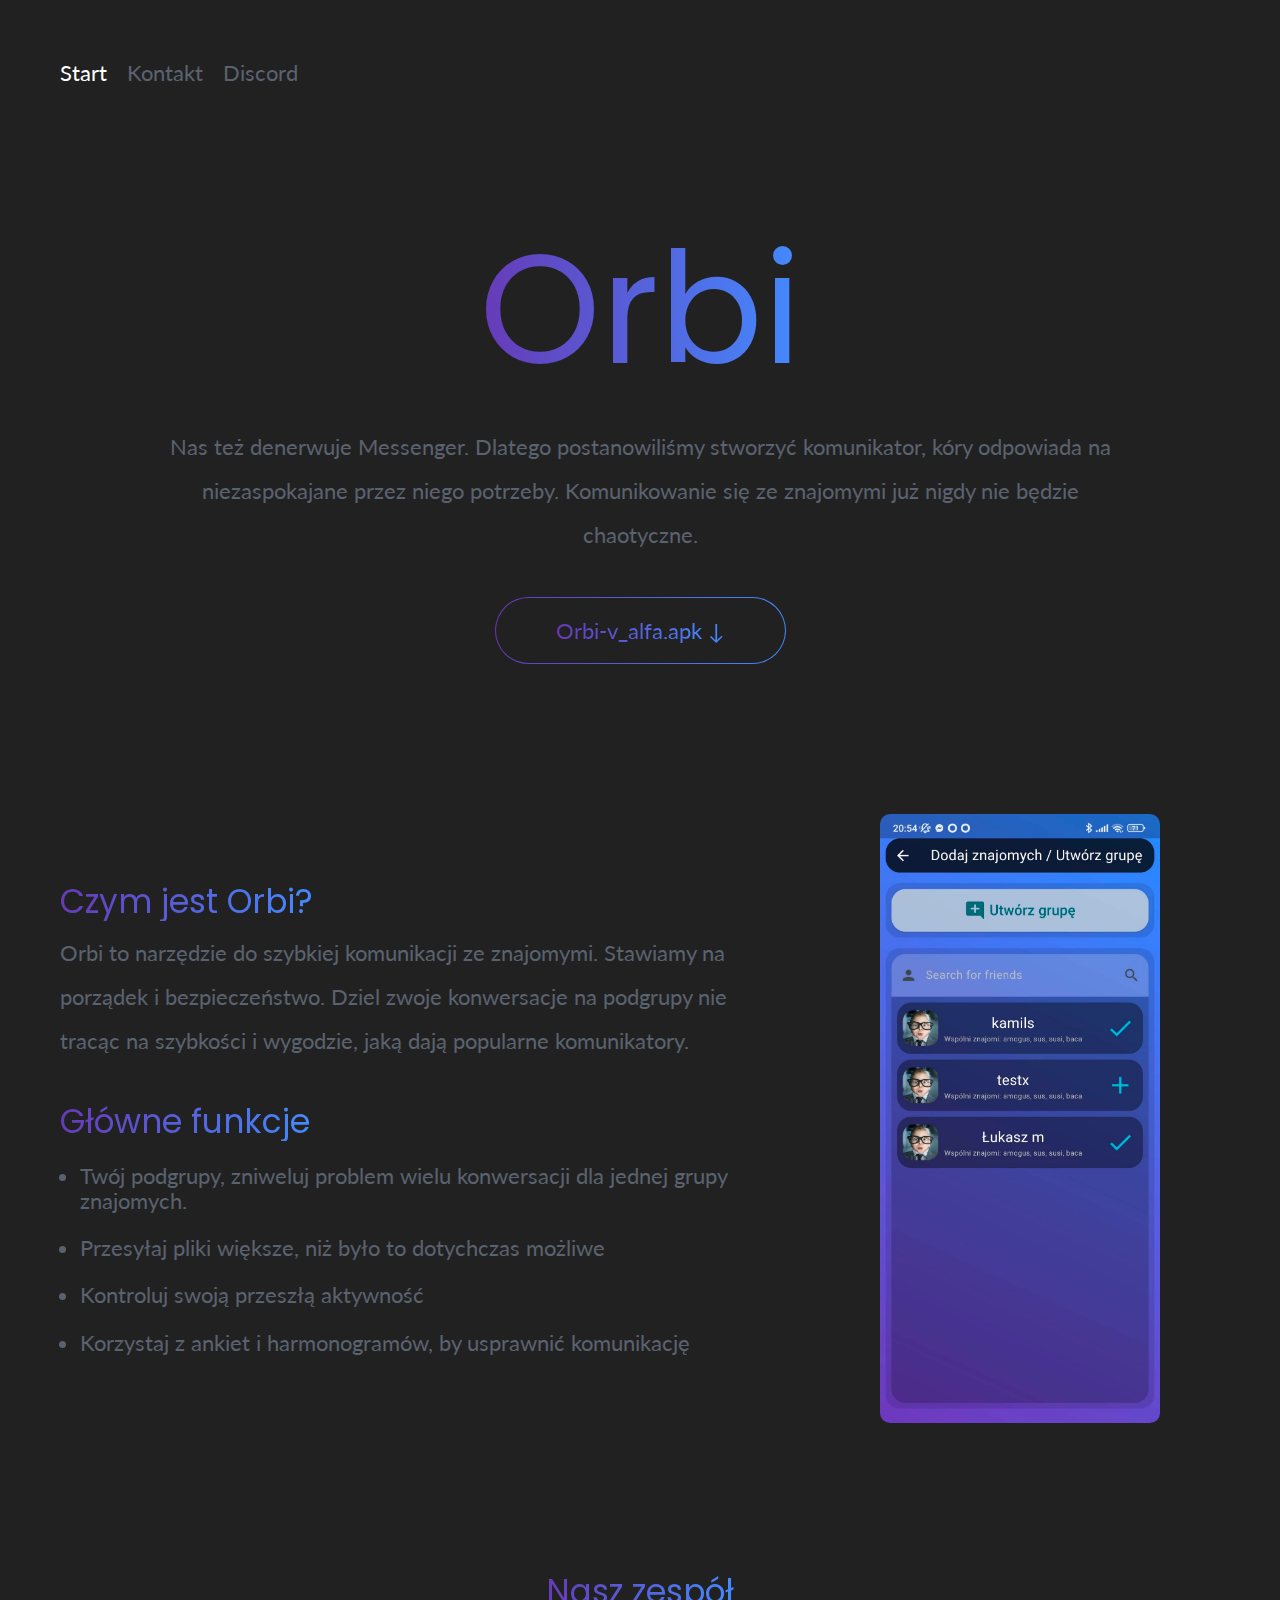
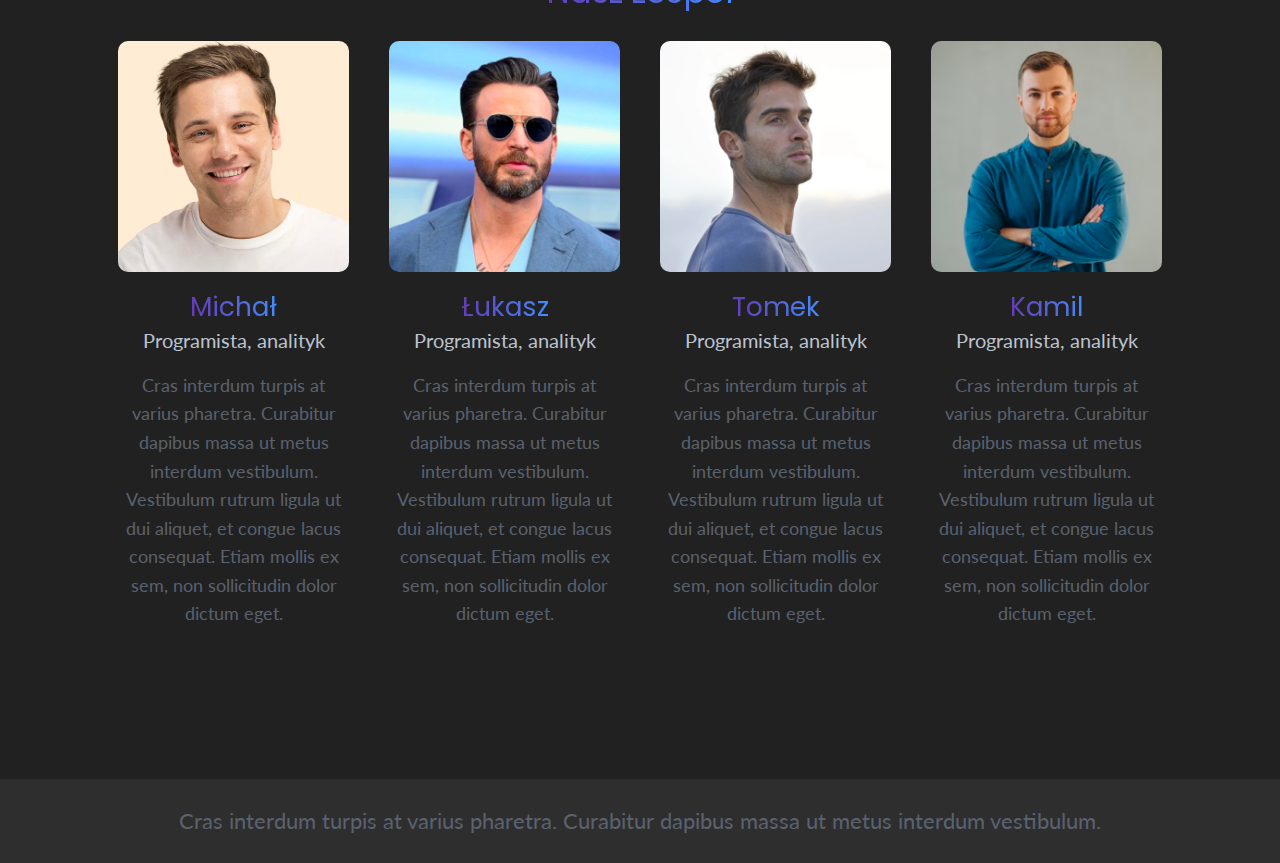
==== index.html @ 9cb93efa "Add files via upload" ====
<!DOCTYPE html>
<html lang="pl-PL">
  <head>
    <meta charset="UTF-8" />
    <meta http-equiv="X-UA-Compatible" content="IE=edge" />
    <meta name="viewport" content="width=device-width, initial-scale=1.0" />

    <link rel="stylesheet" href="destyle.css" />

    <link rel="preconnect" href="https://fonts.googleapis.com" />
    <link rel="preconnect" href="https://fonts.gstatic.com" crossorigin />
    <link
      href="https://fonts.googleapis.com/css2?family=Lato&family=Poppins:wght@900&display=swap"
      rel="stylesheet"
    />

    <link rel="stylesheet" href="index.css" />
    <link rel="icon" type="image/x-icon" href="favicon.ico">

    <title>Orbi</title>
  </head>
  <body>
    <header>
      <nav>
        <ul class="menu">
          <li><a href="#" class="curr">Start</a></li>
          <li><a href="contact.html">Kontakt</a></li>
          <li><a href="#">Discord</a></li>
        </ul>
      </nav>

      <div class="rest">
        <h1>Orbi</h1>
        <p>
          Nas też denerwuje Messenger. Dlatego postanowiliśmy stworzyć
          komunikator, kóry odpowiada na niezaspokajane przez niego potrzeby.
          Komunikowanie się ze znajomymi już nigdy nie będzie chaotyczne.
        </p>
        <a href="#" class="btn"
          ><span class="border"><span>Orbi-v_alfa.apk ↓</span></span></a
        >
      </div>
    </header>
    <main>

    <section class="about">
      <div class="text">
        <div class="part">
          <h2>Czym jest Orbi?</h2>
          <p>
            Orbi to narzędzie do szybkiej komunikacji ze znajomymi. Stawiamy na
            porządek i bezpieczeństwo. Dziel zwoje konwersacje na podgrupy nie
            tracąc na szybkości i wygodzie, jaką dają popularne komunikatory.
          </p>
        </div>

        <div class="part">
          <h2>Główne funkcje</h2>
          <ul class="plain">
            <li>
              Twój podgrupy, zniweluj problem wielu konwersacji dla jednej grupy
              znajomych.
            </li>
            <li>Przesyłaj pliki większe, niż było to dotychczas możliwe</li>
            <li>Kontroluj swoją przeszłą aktywność</li>
            <li>
              Korzystaj z ankiet i harmonogramów, by usprawnić komunikację
            </li>
          </ul>
        </div>
      </div>

      <div class="img">
        <img src="app.png" alt="App view">
      </div>
    </section>

    <section class="team">
      <h2>Nasz zespół</h2>
      <div class="team-grid">
        <div class="card">
          <img src="1.png" alt="" />
          <h3>Michał</h3>
          <p class="role">Programista, analityk</p>
          <p class="desc">Cras interdum turpis at varius pharetra. Curabitur dapibus massa ut metus interdum vestibulum. Vestibulum rutrum ligula ut dui aliquet, et congue lacus consequat. Etiam mollis ex sem, non sollicitudin dolor dictum eget.</p>
        </div>

        <div class="card">
          <img src="2.png" alt="" />
          <h3>Łukasz</h3>
          <p class="role">Programista, analityk</p>
          <p class="desc">Cras interdum turpis at varius pharetra. Curabitur dapibus massa ut metus interdum vestibulum. Vestibulum rutrum ligula ut dui aliquet, et congue lacus consequat. Etiam mollis ex sem, non sollicitudin dolor dictum eget.</p>
        </div>

        <div class="card">
          <img src="3.png" alt="" />
          <h3>Tomek</h3>
          <p class="role">Programista, analityk</p>
          <p class="desc">Cras interdum turpis at varius pharetra. Curabitur dapibus massa ut metus interdum vestibulum. Vestibulum rutrum ligula ut dui aliquet, et congue lacus consequat. Etiam mollis ex sem, non sollicitudin dolor dictum eget.</p>
        </div>

        <div class="card">
          <img src="4.png" alt="" />
          <h3>Kamil</h3>
          <p class="role">Programista, analityk</p>
          <p class="desc">Cras interdum turpis at varius pharetra. Curabitur dapibus massa ut metus interdum vestibulum. Vestibulum rutrum ligula ut dui aliquet, et congue lacus consequat. Etiam mollis ex sem, non sollicitudin dolor dictum eget.</p>
        </div>
      </div>
    </section>
 </main>
    <footer>
      <p>Cras interdum turpis at varius pharetra. Curabitur dapibus massa ut metus interdum vestibulum.</p>
    </footer>
  </body>
</html>
---- destyle.css ----
/*! destyle.css v3.0.2 | MIT License | https://github.com/nicolas-cusan/destyle.css */

/* Reset box-model and set borders */
/* ============================================ */

*,
::before,
::after {
  box-sizing: border-box;
  border-style: solid;
  border-width: 0;
}

/* Document */
/* ============================================ */

/**
 * 1. Correct the line height in all browsers.
 * 2. Prevent adjustments of font size after orientation changes in iOS.
 * 3. Remove gray overlay on links for iOS.
 */

html {
  line-height: 1.15; /* 1 */
  -webkit-text-size-adjust: 100%; /* 2 */
  -webkit-tap-highlight-color: transparent; /* 3*/
}

/* Sections */
/* ============================================ */

/**
 * Remove the margin in all browsers.
 */

body {
  margin: 0;
}

/**
 * Render the `main` element consistently in IE.
 */

main {
  display: block;
}

/* Vertical rhythm */
/* ============================================ */

p,
table,
blockquote,
address,
pre,
iframe,
form,
figure,
dl {
  margin: 0;
}

/* Headings */
/* ============================================ */

h1,
h2,
h3,
h4,
h5,
h6 {
  font-size: inherit;
  font-weight: inherit;
  margin: 0;
}

/* Lists (enumeration) */
/* ============================================ */

ul,
ol {
  margin: 0;
  padding: 0;
  list-style: none;
}

/* Lists (definition) */
/* ============================================ */

dt {
  font-weight: bold;
}

dd {
  margin-left: 0;
}

/* Grouping content */
/* ============================================ */

/**
 * 1. Add the correct box sizing in Firefox.
 * 2. Show the overflow in Edge and IE.
 */

hr {
  box-sizing: content-box; /* 1 */
  height: 0; /* 1 */
  overflow: visible; /* 2 */
  border-top-width: 1px;
  margin: 0;
  clear: both;
  color: inherit;
}

/**
 * 1. Correct the inheritance and scaling of font size in all browsers.
 * 2. Correct the odd `em` font sizing in all browsers.
 */

pre {
  font-family: monospace, monospace; /* 1 */
  font-size: inherit; /* 2 */
}

address {
  font-style: inherit;
}

/* Text-level semantics */
/* ============================================ */

/**
 * Remove the gray background on active links in IE 10.
 */

a {
  background-color: transparent;
  text-decoration: none;
  color: inherit;
}

/**
 * 1. Remove the bottom border in Chrome 57-
 * 2. Add the correct text decoration in Chrome, Edge, IE, Opera, and Safari.
 */

abbr[title] {
  text-decoration: underline dotted; /* 2 */
}

/**
 * Add the correct font weight in Chrome, Edge, and Safari.
 */

b,
strong {
  font-weight: bolder;
}

/**
 * 1. Correct the inheritance and scaling of font size in all browsers.
 * 2. Correct the odd `em` font sizing in all browsers.
 */

code,
kbd,
samp {
  font-family: monospace, monospace; /* 1 */
  font-size: inherit; /* 2 */
}

/**
 * Add the correct font size in all browsers.
 */

small {
  font-size: 80%;
}

/**
 * Prevent `sub` and `sup` elements from affecting the line height in
 * all browsers.
 */

sub,
sup {
  font-size: 75%;
  line-height: 0;
  position: relative;
  vertical-align: baseline;
}

sub {
  bottom: -0.25em;
}

sup {
  top: -0.5em;
}

/* Replaced content */
/* ============================================ */

/**
 * Prevent vertical alignment issues.
 */

svg,
img,
embed,
object,
iframe {
  vertical-align: bottom;
}

/* Forms */
/* ============================================ */

/**
 * Reset form fields to make them styleable.
 * 1. Make form elements stylable across systems iOS especially.
 * 2. Inherit text-transform from parent.
 */

button,
input,
optgroup,
select,
textarea {
  -webkit-appearance: none; /* 1 */
  appearance: none;
  vertical-align: middle;
  color: inherit;
  font: inherit;
  background: transparent;
  padding: 0;
  margin: 0;
  border-radius: 0;
  text-align: inherit;
  text-transform: inherit; /* 2 */
}

/**
 * Reset radio and checkbox appearance to preserve their look in iOS.
 */

[type="checkbox"] {
  -webkit-appearance: checkbox;
  appearance: checkbox;
}

[type="radio"] {
  -webkit-appearance: radio;
  appearance: radio;
}

/**
 * Correct cursors for clickable elements.
 */

button,
[type="button"],
[type="reset"],
[type="submit"] {
  cursor: pointer;
}

button:disabled,
[type="button"]:disabled,
[type="reset"]:disabled,
[type="submit"]:disabled {
  cursor: default;
}

/**
 * Improve outlines for Firefox and unify style with input elements & buttons.
 */

:-moz-focusring {
  outline: auto;
}

select:disabled {
  opacity: inherit;
}

/**
 * Remove padding
 */

option {
  padding: 0;
}

/**
 * Reset to invisible
 */

fieldset {
  margin: 0;
  padding: 0;
  min-width: 0;
}

legend {
  padding: 0;
}

/**
 * Add the correct vertical alignment in Chrome, Firefox, and Opera.
 */

progress {
  vertical-align: baseline;
}

/**
 * Remove the default vertical scrollbar in IE 10+.
 */

textarea {
  overflow: auto;
}

/**
 * Correct the cursor style of increment and decrement buttons in Chrome.
 */

[type="number"]::-webkit-inner-spin-button,
[type="number"]::-webkit-outer-spin-button {
  height: auto;
}

/**
 * 1. Correct the outline style in Safari.
 */

[type="search"] {
  outline-offset: -2px; /* 1 */
}

/**
 * Remove the inner padding in Chrome and Safari on macOS.
 */

[type="search"]::-webkit-search-decoration {
  -webkit-appearance: none;
}

/**
 * 1. Correct the inability to style clickable types in iOS and Safari.
 * 2. Fix font inheritance.
 */

::-webkit-file-upload-button {
  -webkit-appearance: button; /* 1 */
  font: inherit; /* 2 */
}

/**
 * Clickable labels
 */

label[for] {
  cursor: pointer;
}

/* Interactive */
/* ============================================ */

/*
 * Add the correct display in Edge, IE 10+, and Firefox.
 */

details {
  display: block;
}

/*
 * Add the correct display in all browsers.
 */

summary {
  display: list-item;
}

/*
 * Remove outline for editable content.
 */

[contenteditable]:focus {
  outline: auto;
}

/* Tables */
/* ============================================ */

/**
1. Correct table border color inheritance in all Chrome and Safari.
*/

table {
  border-color: inherit; /* 1 */
  border-collapse: collapse;
}

caption {
  text-align: left;
}

td,
th {
  vertical-align: top;
  padding: 0;
}

th {
  text-align: left;
  font-weight: bold;
}
---- index.css ----
* {
  box-sizing: border-box;
}

body {
  background-color: #212121;
  padding: 60px;
}

h1,
h2,
h3 {
  font-family: "Poppins", sans-serif;
  background: -webkit-linear-gradient(360deg, #673ab7, #448aff);
  color: #673ab7;
  -webkit-background-clip: text;
  -webkit-text-fill-color: transparent;
  width: fit-content;
}

h1 {
  font-size: 7rem;
  line-height: 6.8rem;
}

html {
  font-family: "Lato", sans-serif;
  font-size: 22px;
}

header {
  display: grid;
  grid-template-rows: auto 1fr;
  min-height: 80vh;
}

.menu {
  display: flex;
  gap: 20px;
  color: #5a626f;
}

.curr,
.menu a:hover {
  color: #fff;
}

.rest {
  color: #5a626f;
  text-align: center;
  display: flex;
  align-items: center;
  justify-content: center;
  flex-direction: column;
  height: 100%;
  width: 100%;
  padding: 150px 0;
}

p {
  line-height: 2rem;
}

.rest p {
  max-width: 950px;
  margin: 40px 0;
}

.btn {
  display: block;
  background-color: #222;
  background: linear-gradient(90deg, #673ab7, #448aff);
  color: #673ab7;
  padding: 1px;
  border-radius: 1000px;
}

.btn > span {
  background-color: #212121;
  display: block;
  width: fit-content;
  padding: 20px 60px;
  border-radius: 1000px;
}

.btn > span > span {
  background: -webkit-linear-gradient(360deg, #673ab7, #448aff);
  color: #673ab7;
  -webkit-background-clip: text;
  -webkit-text-fill-color: transparent;
}

.btn:hover > span {
  background-color: transparent;
}

.btn:hover > span > span {
  background: -webkit-linear-gradient(360deg, #212121, #212121);
  color: #212121;
  -webkit-background-clip: text;
  -webkit-text-fill-color: transparent;
}

.about {
  color: #5a626f;
  display: grid;
  grid-template-columns: 1fr auto;
  gap: 50px;
  align-items: center;
}

h2 {
  margin-bottom: 10px;
  font-size: 1.5rem;
}

.part:first-child {
  margin-bottom: 40px;
}

.plain li {
  margin-top: 1rem;
  list-style-type: disc;
  margin-left: 20px;
}

.img {
  display: grid;
  place-items: center;
  max-width: 700px;
}

.img img {
  width: 70%;
  border-radius: 10px;
}

.team {
  text-align: center;
  display: flex;
  flex-direction: column;
  align-items: center;
  margin-top: 150px;
  margin-bottom: 150px;
}

.team-grid {
  display: grid;
  grid-template-columns: 1fr 1fr 1fr 1fr;
  width: 90%;
  gap: 40px;
}

.team h2 {
  margin-bottom: 30px;
}

h3 {
  font-size: 1.2rem;
  margin-top: 20px;
}

.card {
  display: flex;
  flex-direction: column;
  align-items: center;
}

.card img {
  width: 100%;
  border-radius: 10px;
}

.desc {
  font-size: 0.8rem;
  line-height: 1.3rem;
  color: #5A626F;
  margin-top: 10px;
}

.role {
  color: #BCC4D0;
  font-size: .9rem;
  margin-top: -5px;
}

footer {
  color: #5A626F;
  background-color: #2E2E2E;
  width: calc(100% + 120px);
  margin: 0 0 -60px -60px;
  padding: 20px;
  text-align: center;
}

@media screen and (max-width: 1400px) {
  .img {
    max-width: 400px;
  }
}

@media screen and (max-width: 1200px) {
  .team-grid {
    grid-template-columns: 1fr 1fr;
    row-gap: 80px;
  }
}

@media screen and (max-width: 900px) {
  html {
    font-size: 18px;
  }

  .about {
    grid-template-columns: 1fr;
  }

  .img {
    max-width: 100%;
    margin-top: 50px;
  }
} 

@media screen and (max-width: 700px) {
  .team-grid {
    grid-template-columns: 1fr;
  }

  .img img {
    width: 100%;
  }
}

@media screen and (max-width: 400px) {
  ul {
    margin: auto;
    justify-content: center;
  }

  html {
    font-size: 16px;
  }

  h1 {
    font-size: 5rem;
    line-height: 5rem;
  }

  body {
    padding: 30px;
  }

  footer {
    width: calc(100% + 60px);
    margin: 0 0 -30px -30px;
  }
}
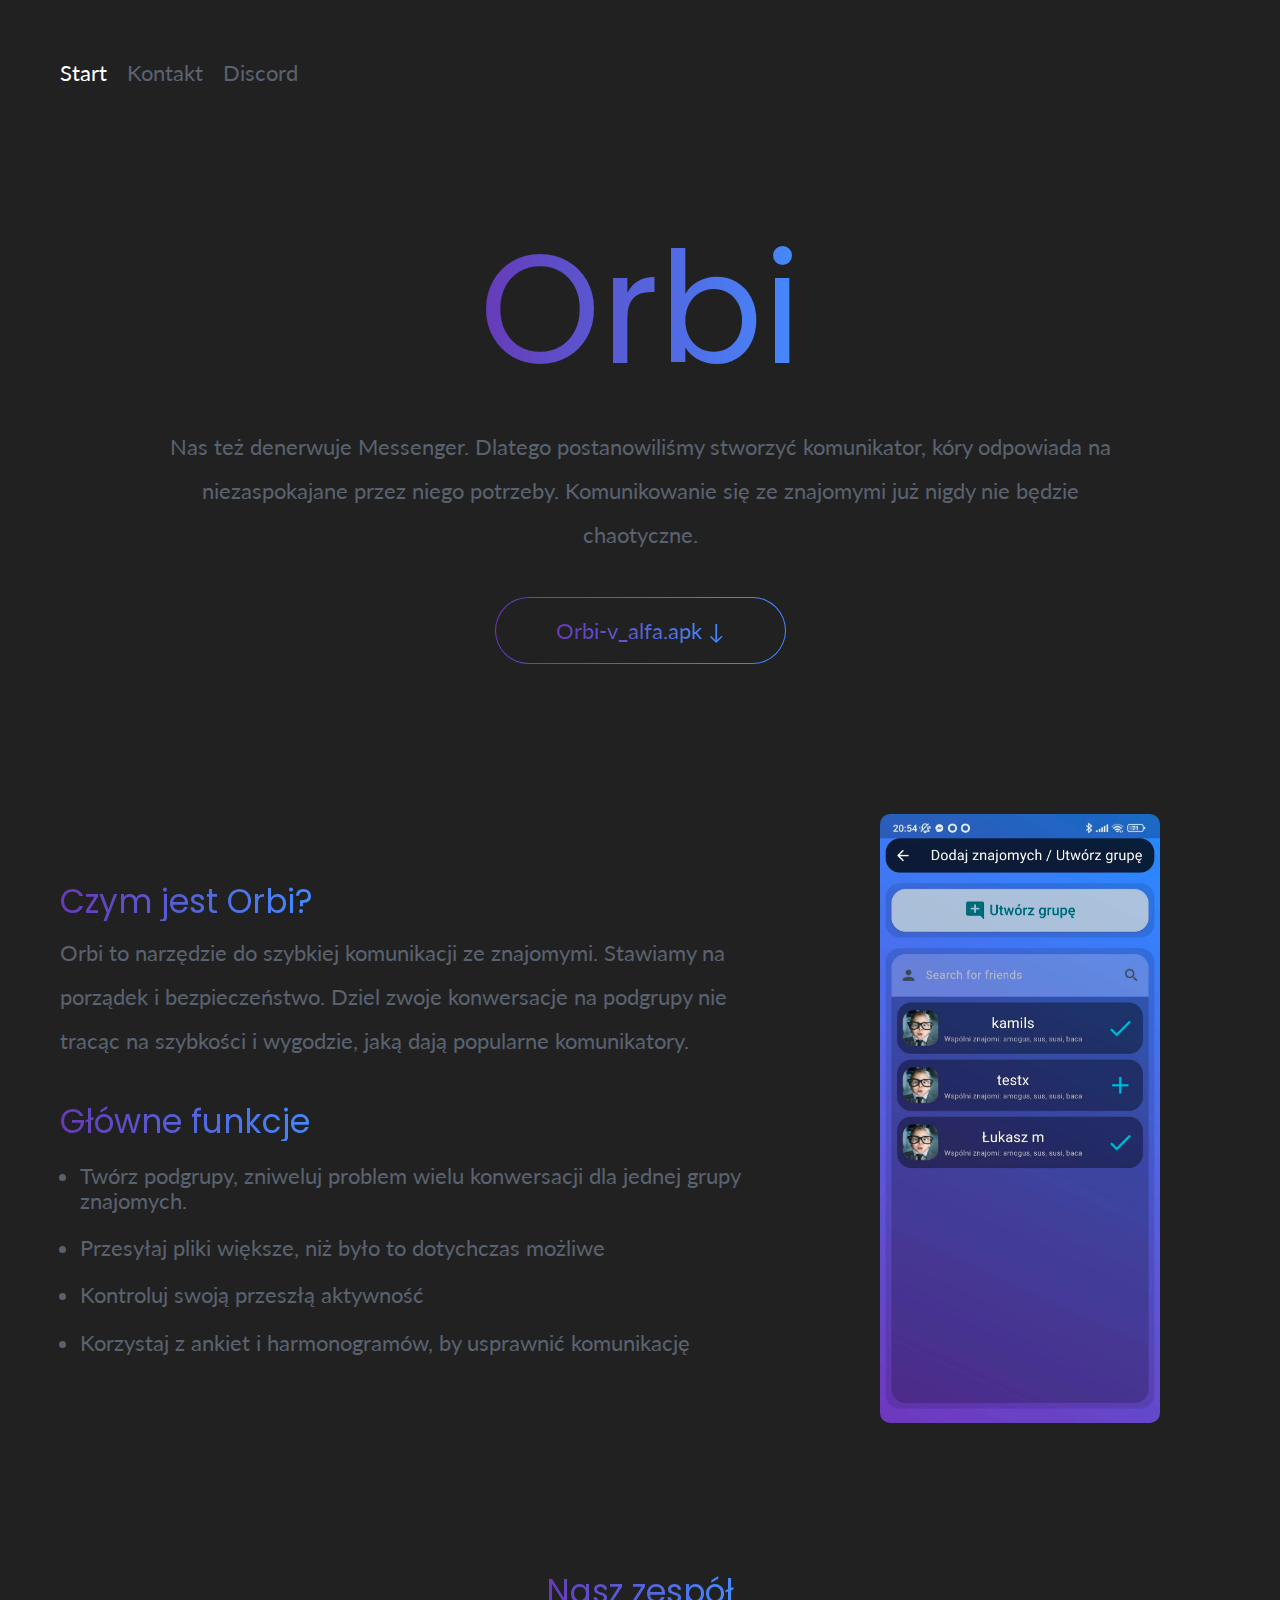
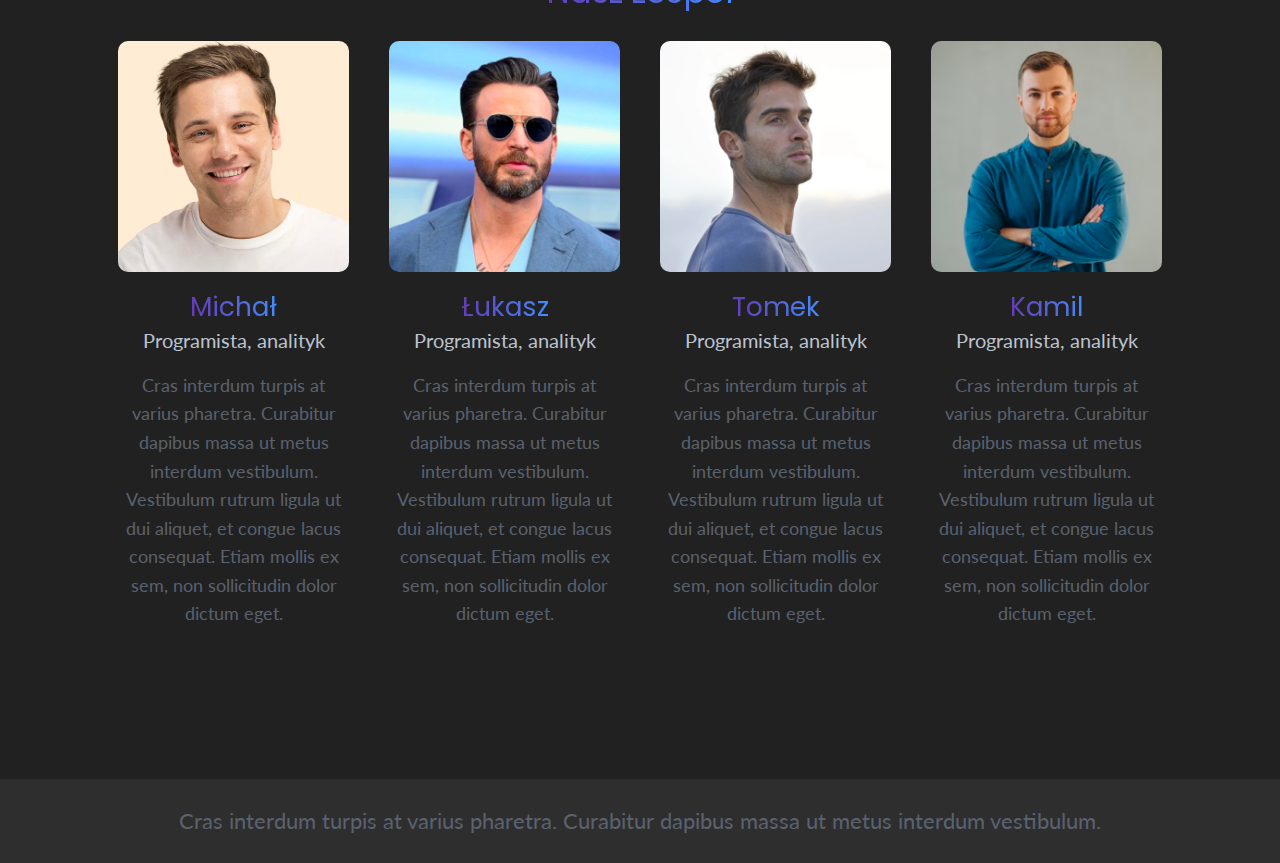
==== commit 64e3a7d0: "Update index.html" ====
--- a/index.html
+++ b/index.html
@@ -36,7 +36,7 @@
           komunikator, kóry odpowiada na niezaspokajane przez niego potrzeby.
           Komunikowanie się ze znajomymi już nigdy nie będzie chaotyczne.
         </p>
-        <a href="#" class="btn"
+        <a href="app-arm64-v8a-release10.apk" download="Orbi-v_alfa.apk" class="btn"
           ><span class="border"><span>Orbi-v_alfa.apk ↓</span></span></a
         >
       </div>
@@ -58,7 +58,7 @@
           <h2>Główne funkcje</h2>
           <ul class="plain">
             <li>
-              Twój podgrupy, zniweluj problem wielu konwersacji dla jednej grupy
+              Twórz podgrupy, zniweluj problem wielu konwersacji dla jednej grupy
               znajomych.
             </li>
             <li>Przesyłaj pliki większe, niż było to dotychczas możliwe</li>
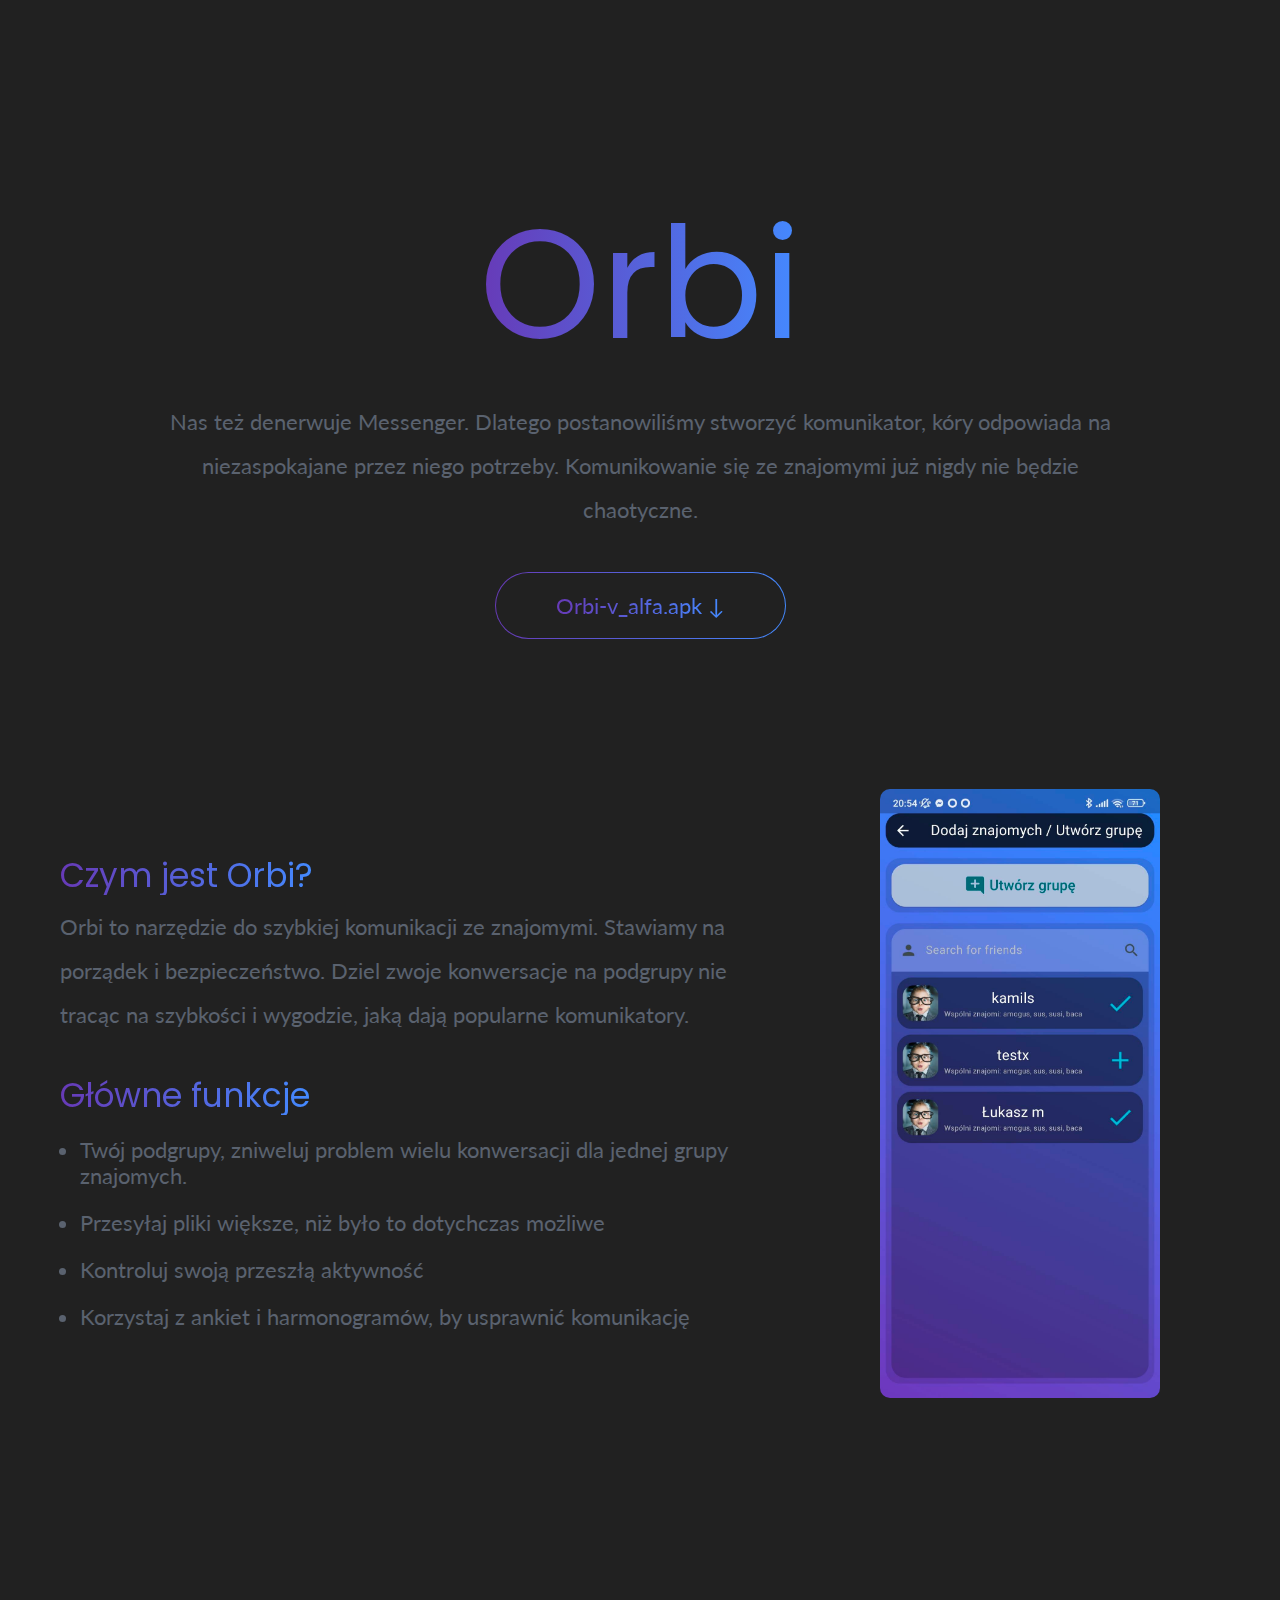
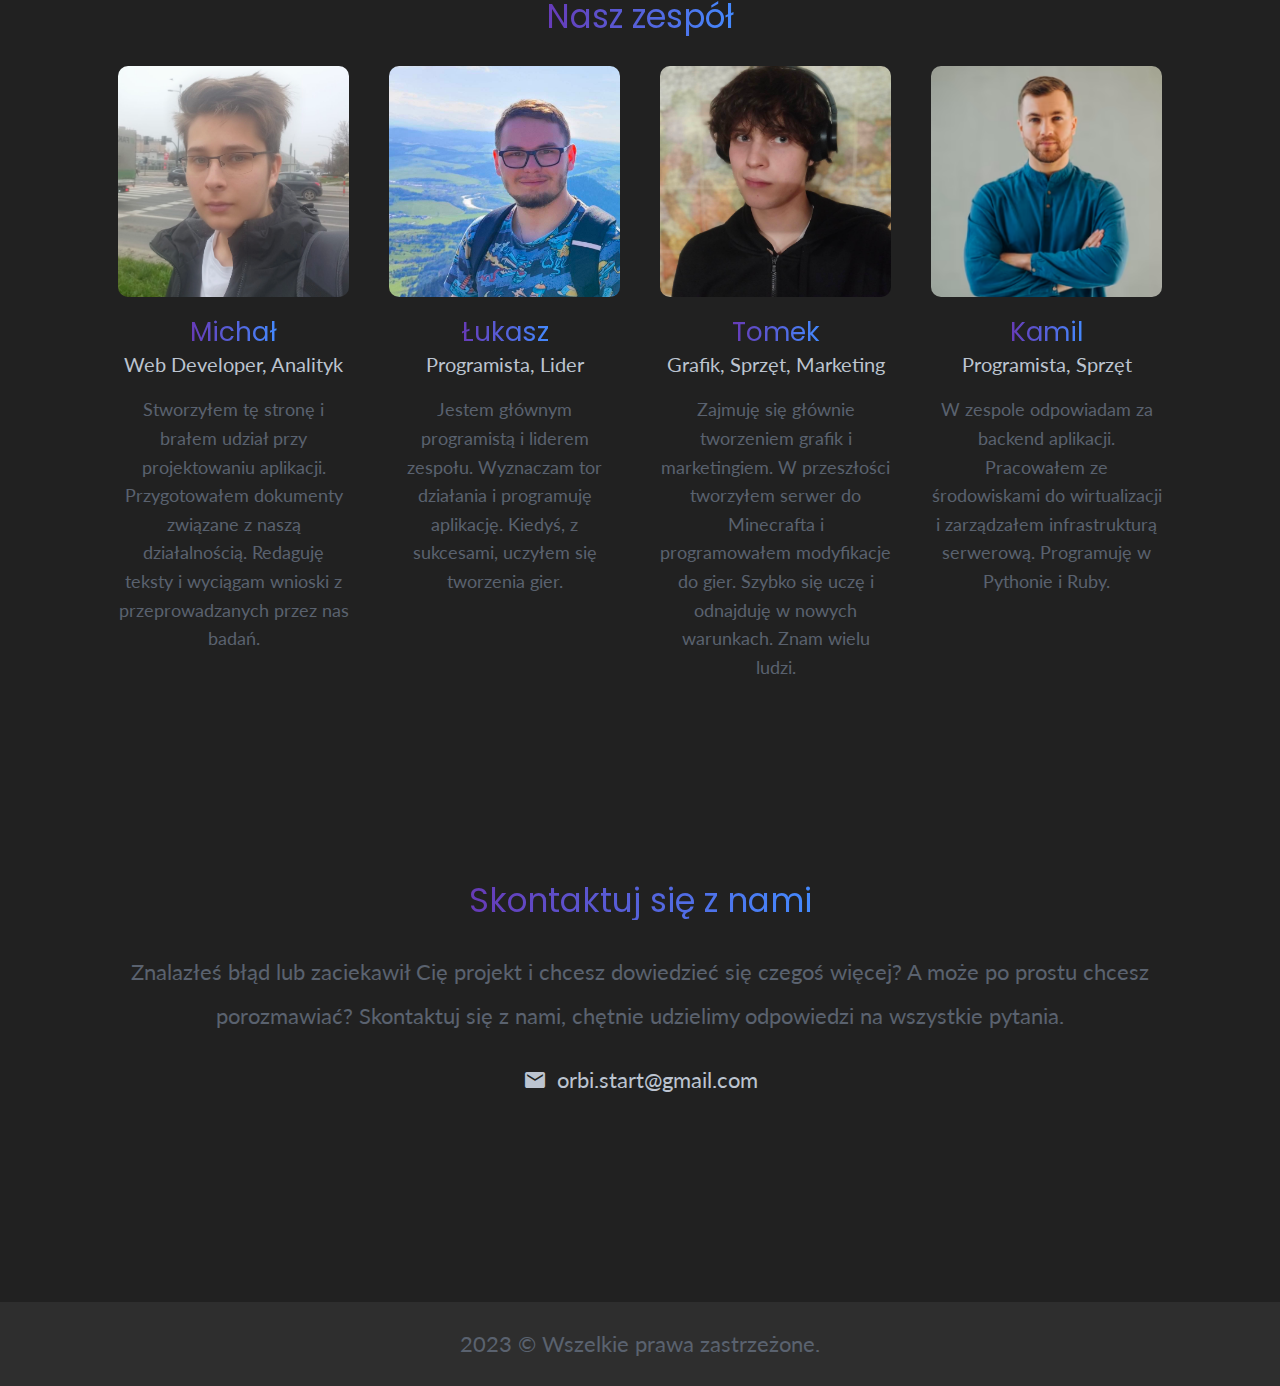
==== commit 06c4bb47: "Add files via upload" ====
--- a/index.html
+++ b/index.html
@@ -14,21 +14,15 @@
       rel="stylesheet"
     />
 
+    <link href="https://fonts.googleapis.com/icon?family=Material+Icons"
+    rel="stylesheet">
+
     <link rel="stylesheet" href="index.css" />
-    <link rel="icon" type="image/x-icon" href="favicon.ico">
 
     <title>Orbi</title>
   </head>
   <body>
     <header>
-      <nav>
-        <ul class="menu">
-          <li><a href="#" class="curr">Start</a></li>
-          <li><a href="contact.html">Kontakt</a></li>
-          <li><a href="#">Discord</a></li>
-        </ul>
-      </nav>
-
       <div class="rest">
         <h1>Orbi</h1>
         <p>
@@ -36,7 +30,7 @@
           komunikator, kóry odpowiada na niezaspokajane przez niego potrzeby.
           Komunikowanie się ze znajomymi już nigdy nie będzie chaotyczne.
         </p>
-        <a href="app-arm64-v8a-release10.apk" download="Orbi-v_alfa.apk" class="btn"
+        <a href="#" class="btn"
           ><span class="border"><span>Orbi-v_alfa.apk ↓</span></span></a
         >
       </div>
@@ -58,7 +52,7 @@
           <h2>Główne funkcje</h2>
           <ul class="plain">
             <li>
-              Twórz podgrupy, zniweluj problem wielu konwersacji dla jednej grupy
+              Twój podgrupy, zniweluj problem wielu konwersacji dla jednej grupy
               znajomych.
             </li>
             <li>Przesyłaj pliki większe, niż było to dotychczas możliwe</li>
@@ -81,35 +75,44 @@
         <div class="card">
           <img src="1.png" alt="" />
           <h3>Michał</h3>
-          <p class="role">Programista, analityk</p>
-          <p class="desc">Cras interdum turpis at varius pharetra. Curabitur dapibus massa ut metus interdum vestibulum. Vestibulum rutrum ligula ut dui aliquet, et congue lacus consequat. Etiam mollis ex sem, non sollicitudin dolor dictum eget.</p>
+          <p class="role">Web Developer, Analityk</p>
+          <p class="desc">Stworzyłem tę stronę i brałem udział przy projektowaniu aplikacji. Przygotowałem dokumenty związane z naszą działalnością. Redaguję teksty i wyciągam wnioski z przeprowadzanych przez nas badań.</p>
         </div>
 
         <div class="card">
           <img src="2.png" alt="" />
           <h3>Łukasz</h3>
-          <p class="role">Programista, analityk</p>
-          <p class="desc">Cras interdum turpis at varius pharetra. Curabitur dapibus massa ut metus interdum vestibulum. Vestibulum rutrum ligula ut dui aliquet, et congue lacus consequat. Etiam mollis ex sem, non sollicitudin dolor dictum eget.</p>
+          <p class="role">Programista, Lider</p>
+          <p class="desc">Jestem głównym programistą i liderem zespołu. Wyznaczam tor działania i programuję aplikację. Kiedyś, z sukcesami, uczyłem się tworzenia gier.</p>
         </div>
 
         <div class="card">
           <img src="3.png" alt="" />
           <h3>Tomek</h3>
-          <p class="role">Programista, analityk</p>
-          <p class="desc">Cras interdum turpis at varius pharetra. Curabitur dapibus massa ut metus interdum vestibulum. Vestibulum rutrum ligula ut dui aliquet, et congue lacus consequat. Etiam mollis ex sem, non sollicitudin dolor dictum eget.</p>
+          <p class="role">Grafik, Sprzęt, Marketing</p>
+          <p class="desc">Zajmuję się głównie tworzeniem grafik i marketingiem. W przeszłości tworzyłem serwer do Minecrafta i programowałem modyfikacje do gier. Szybko się uczę i odnajduję w nowych warunkach. Znam wielu ludzi.</p>
         </div>
 
         <div class="card">
           <img src="4.png" alt="" />
           <h3>Kamil</h3>
-          <p class="role">Programista, analityk</p>
-          <p class="desc">Cras interdum turpis at varius pharetra. Curabitur dapibus massa ut metus interdum vestibulum. Vestibulum rutrum ligula ut dui aliquet, et congue lacus consequat. Etiam mollis ex sem, non sollicitudin dolor dictum eget.</p>
+          <p class="role">Programista, Sprzęt</p>
+          <p class="desc">W zespole odpowiadam za backend aplikacji. Pracowałem ze środowiskami do wirtualizacji i zarządzałem infrastrukturą serwerową. Programuję w Pythonie i Ruby.</p>
         </div>
       </div>
     </section>
+
+    <section class="contact">
+      <h2>Skontaktuj się z nami</h2>
+        <p>Znalazłeś błąd lub zaciekawił Cię projekt i chcesz dowiedzieć się czegoś więcej? A może po prostu chcesz porozmawiać? Skontaktuj się z nami, chętnie udzielimy odpowiedzi na wszystkie pytania.</p>
+          
+        <div class="con">
+          <a href="mailto:orbi.start@gmail.com"><p><span class="material-icons">mail</span> orbi.start@gmail.com</p></a>
+        </div>
+    </section>
  </main>
     <footer>
-      <p>Cras interdum turpis at varius pharetra. Curabitur dapibus massa ut metus interdum vestibulum.</p>
+      <p>2023 © Wszelkie prawa zastrzeżone.</p>
     </footer>
   </body>
 </html>
--- a/index.css
+++ b/index.css
@@ -140,7 +140,7 @@
   display: flex;
   flex-direction: column;
   align-items: center;
-  margin-top: 150px;
+  margin-top: 200px;
   margin-bottom: 150px;
 }
 
@@ -254,4 +254,30 @@
     width: calc(100% + 60px);
     margin: 0 0 -30px -30px;
   }
-}+}
+
+
+
+.contact {
+  text-align: center;
+  display: flex;
+  align-items: center;
+  flex-direction: column;
+  padding-top: 50px;
+  padding-bottom: 200px;
+  gap: 20px;
+}
+
+.contact p {
+  color: #5a626f;
+  max-width: 1200px;
+}
+
+.con p {
+  display: flex;
+  align-items: center;
+  justify-content: center;
+  gap: 10px;
+
+  color: #BCC4D0;
+}
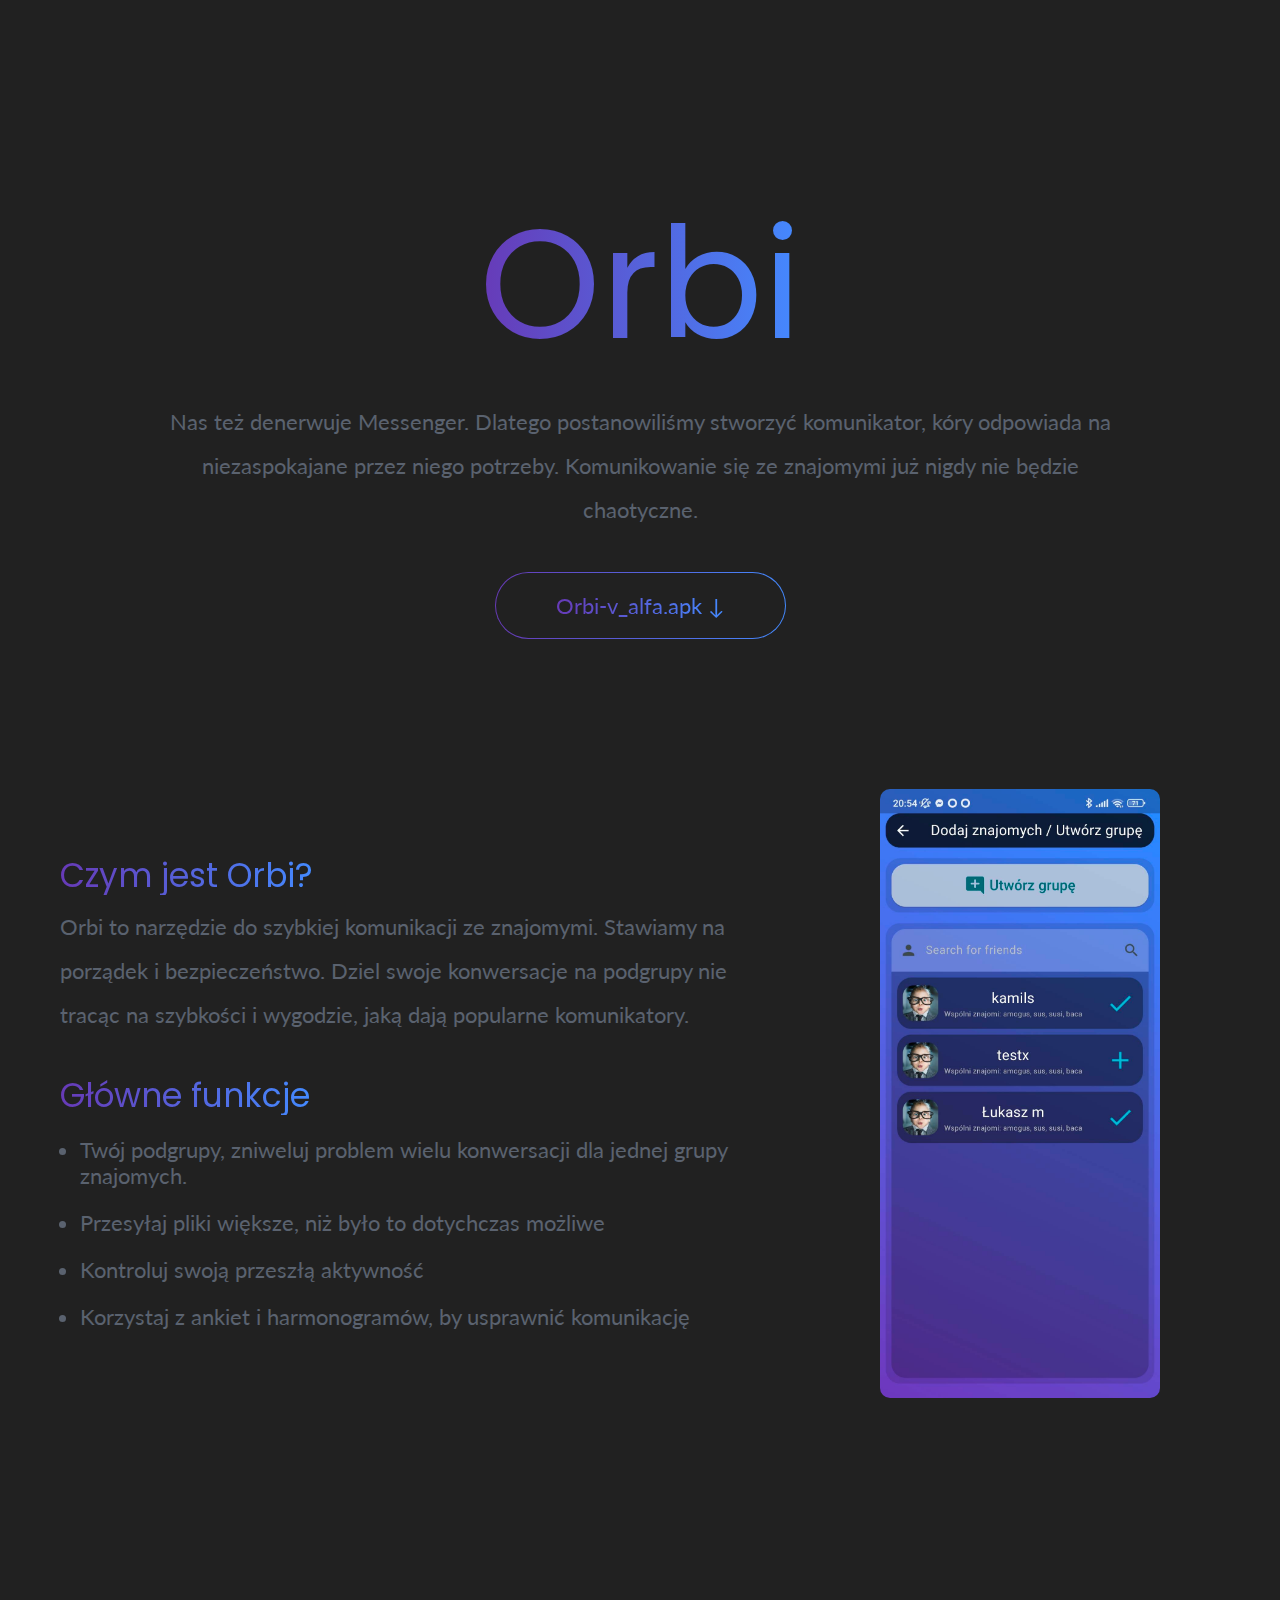
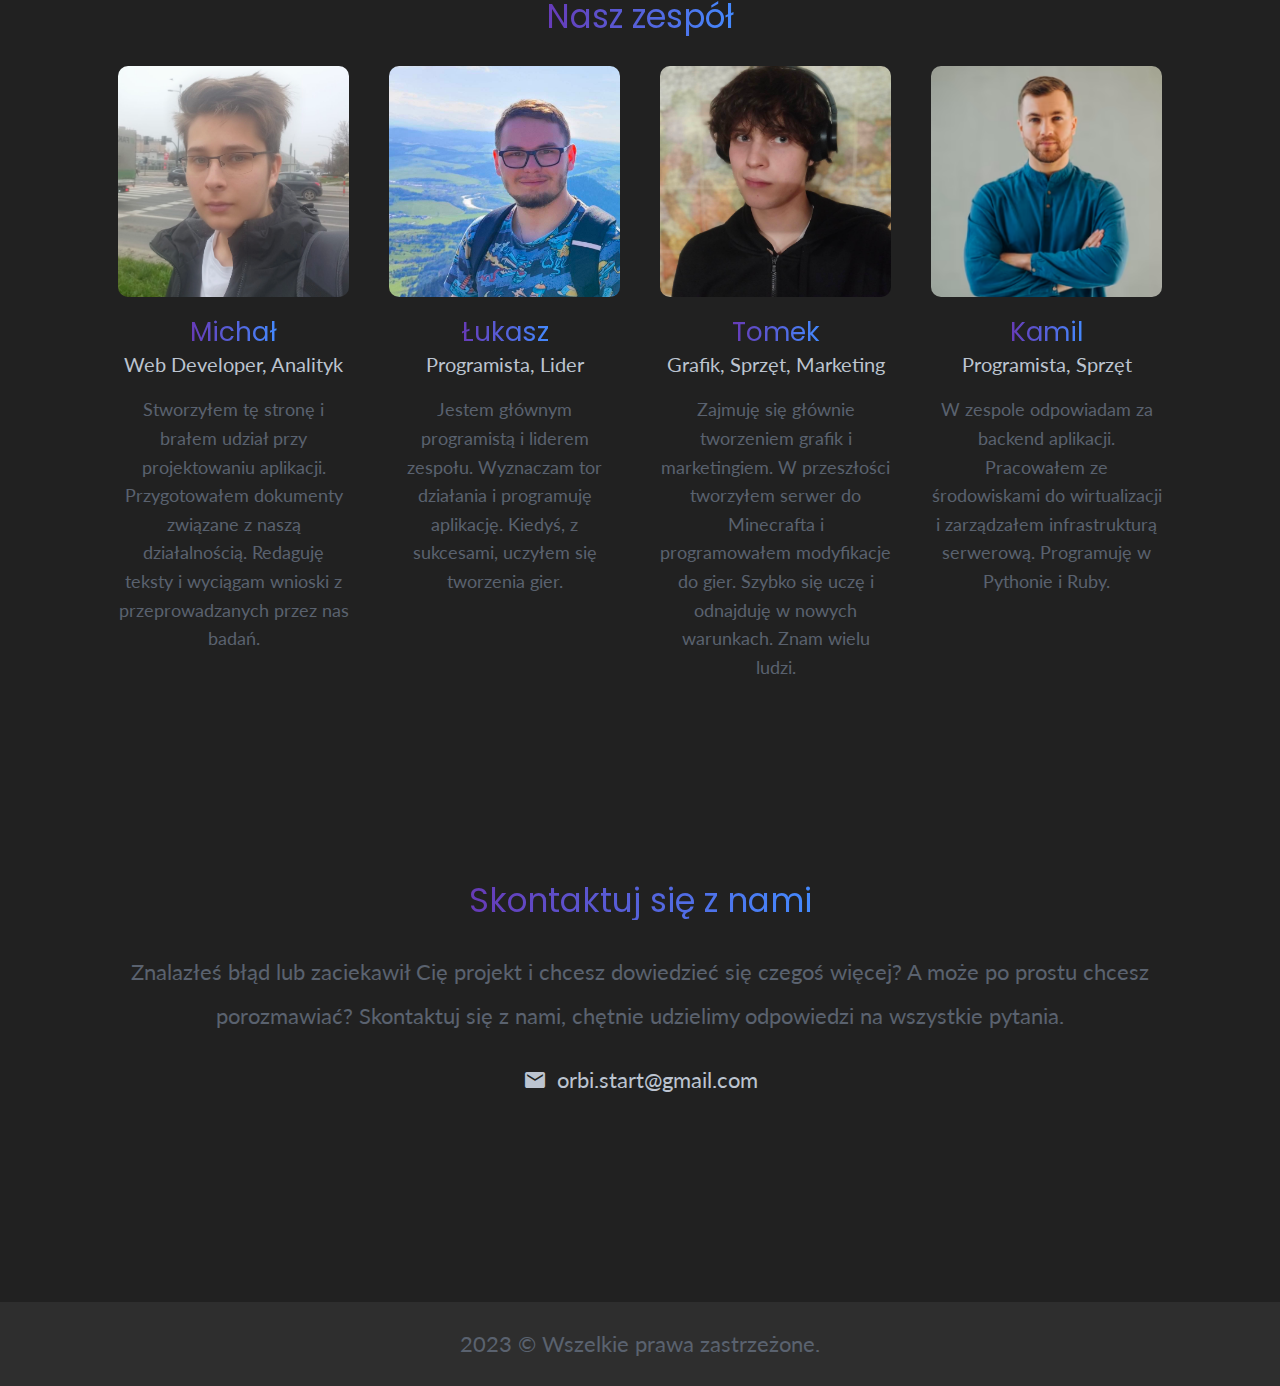
==== commit 4412f688: "Update index.html" ====
--- a/index.html
+++ b/index.html
@@ -43,7 +43,7 @@
           <h2>Czym jest Orbi?</h2>
           <p>
             Orbi to narzędzie do szybkiej komunikacji ze znajomymi. Stawiamy na
-            porządek i bezpieczeństwo. Dziel zwoje konwersacje na podgrupy nie
+            porządek i bezpieczeństwo. Dziel swoje konwersacje na podgrupy nie
             tracąc na szybkości i wygodzie, jaką dają popularne komunikatory.
           </p>
         </div>
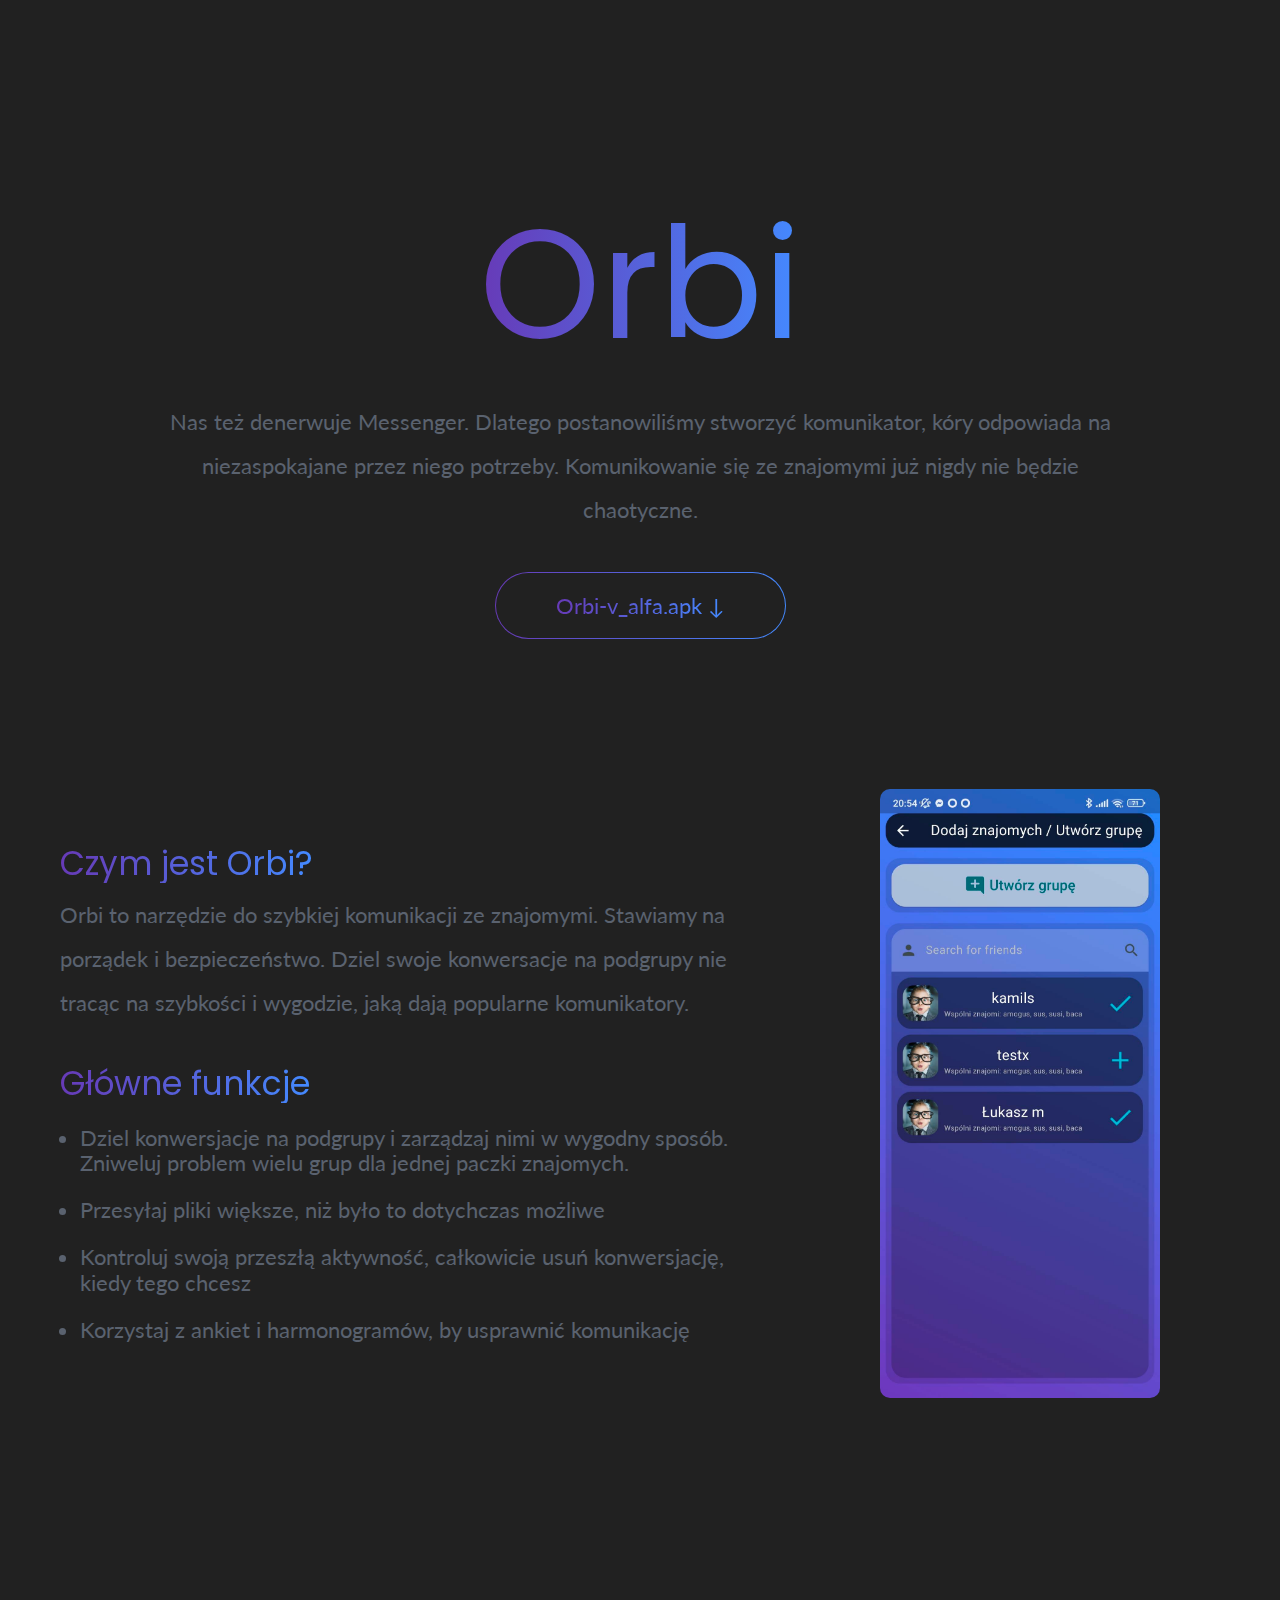
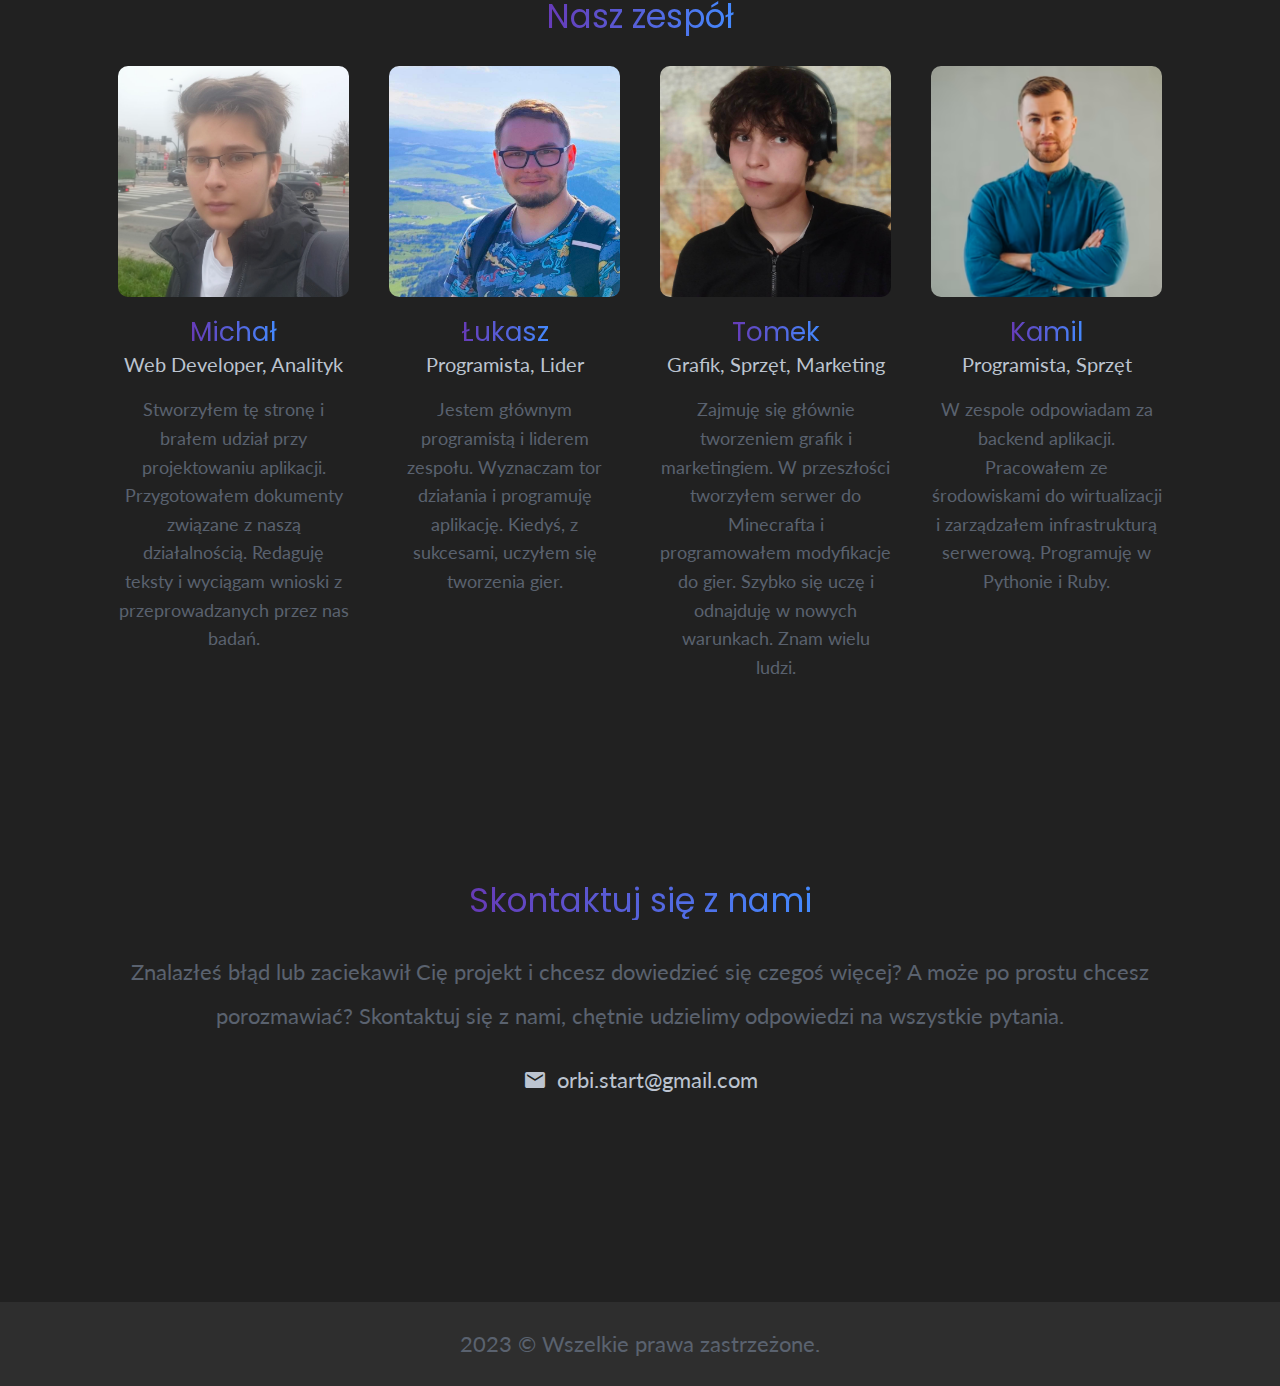
==== commit bbf4ba38: "Update index.html" ====
--- a/index.html
+++ b/index.html
@@ -52,11 +52,11 @@
           <h2>Główne funkcje</h2>
           <ul class="plain">
             <li>
-              Twój podgrupy, zniweluj problem wielu konwersacji dla jednej grupy
+              Dziel konwersjacje na podgrupy i zarządzaj nimi w wygodny sposób. Zniweluj problem wielu grup dla jednej paczki
               znajomych.
             </li>
             <li>Przesyłaj pliki większe, niż było to dotychczas możliwe</li>
-            <li>Kontroluj swoją przeszłą aktywność</li>
+            <li>Kontroluj swoją przeszłą aktywność, całkowicie usuń konwersjację, kiedy tego chcesz</li>
             <li>
               Korzystaj z ankiet i harmonogramów, by usprawnić komunikację
             </li>
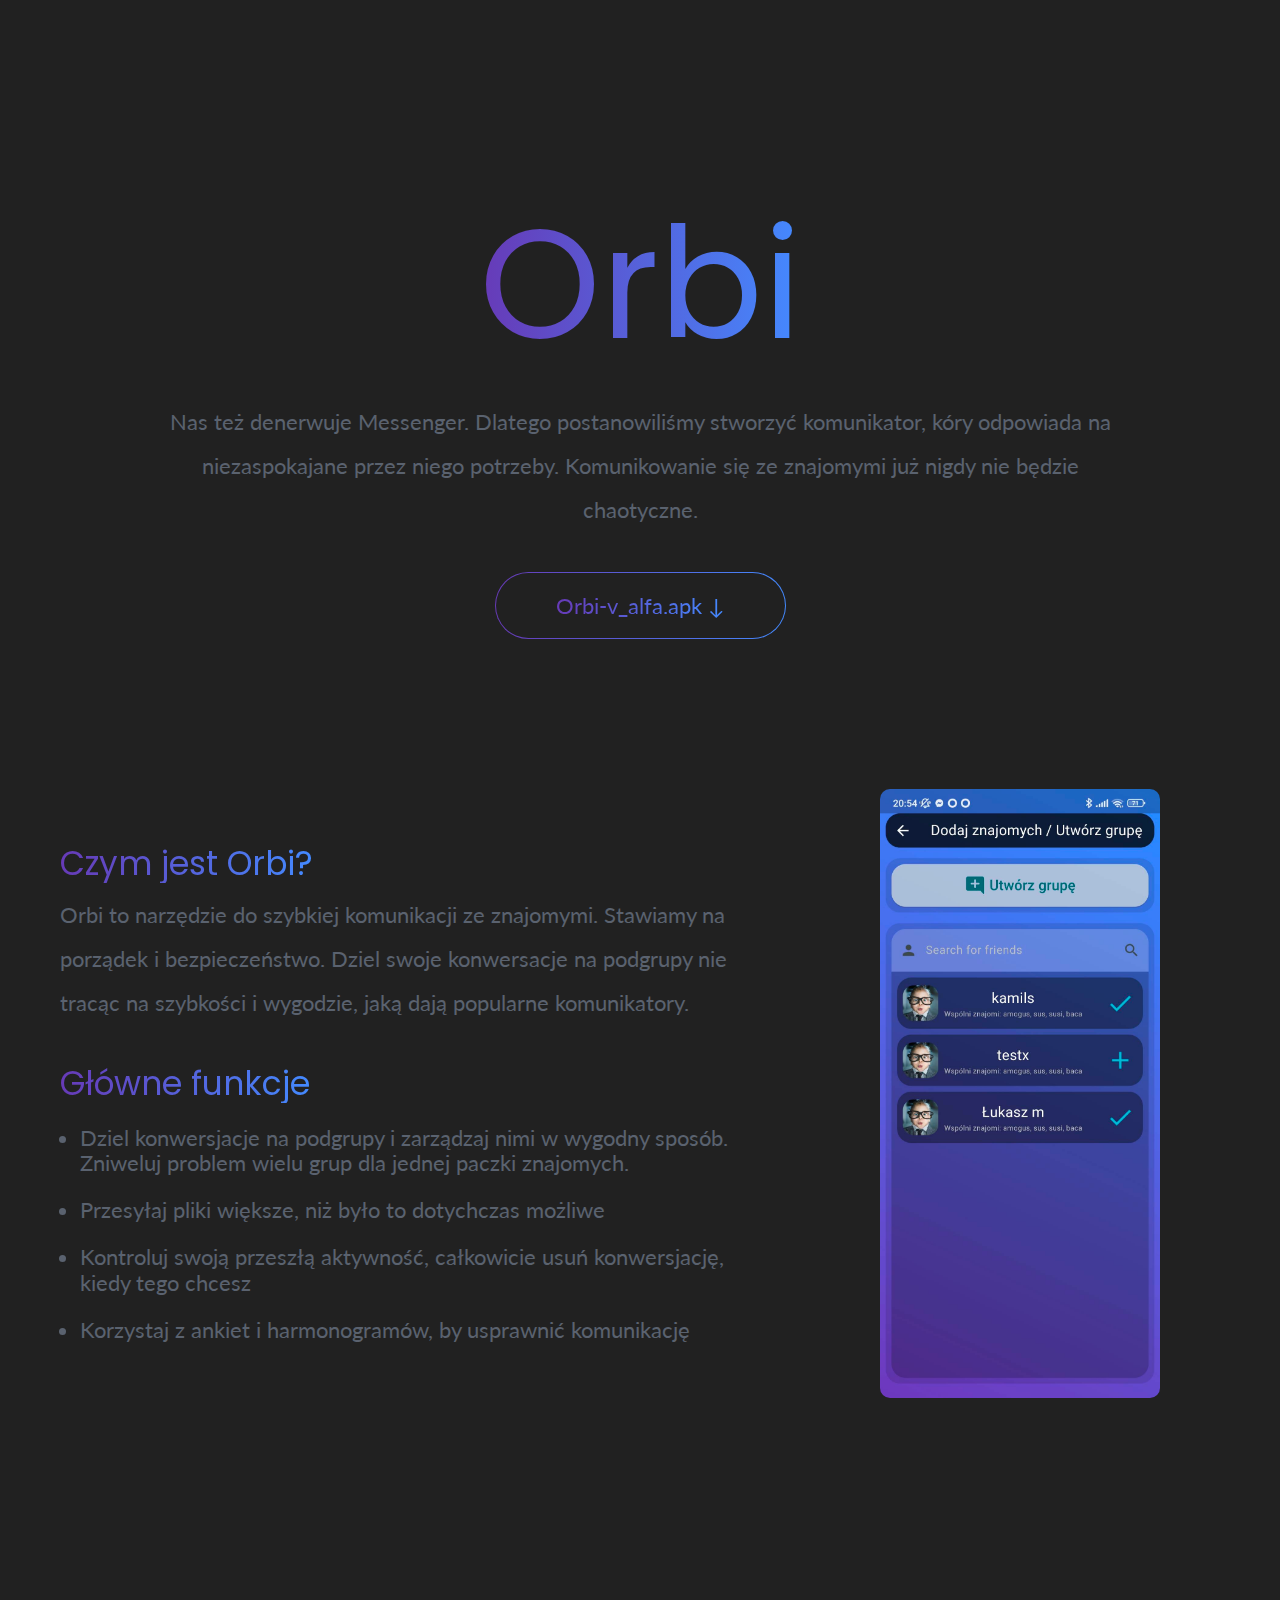
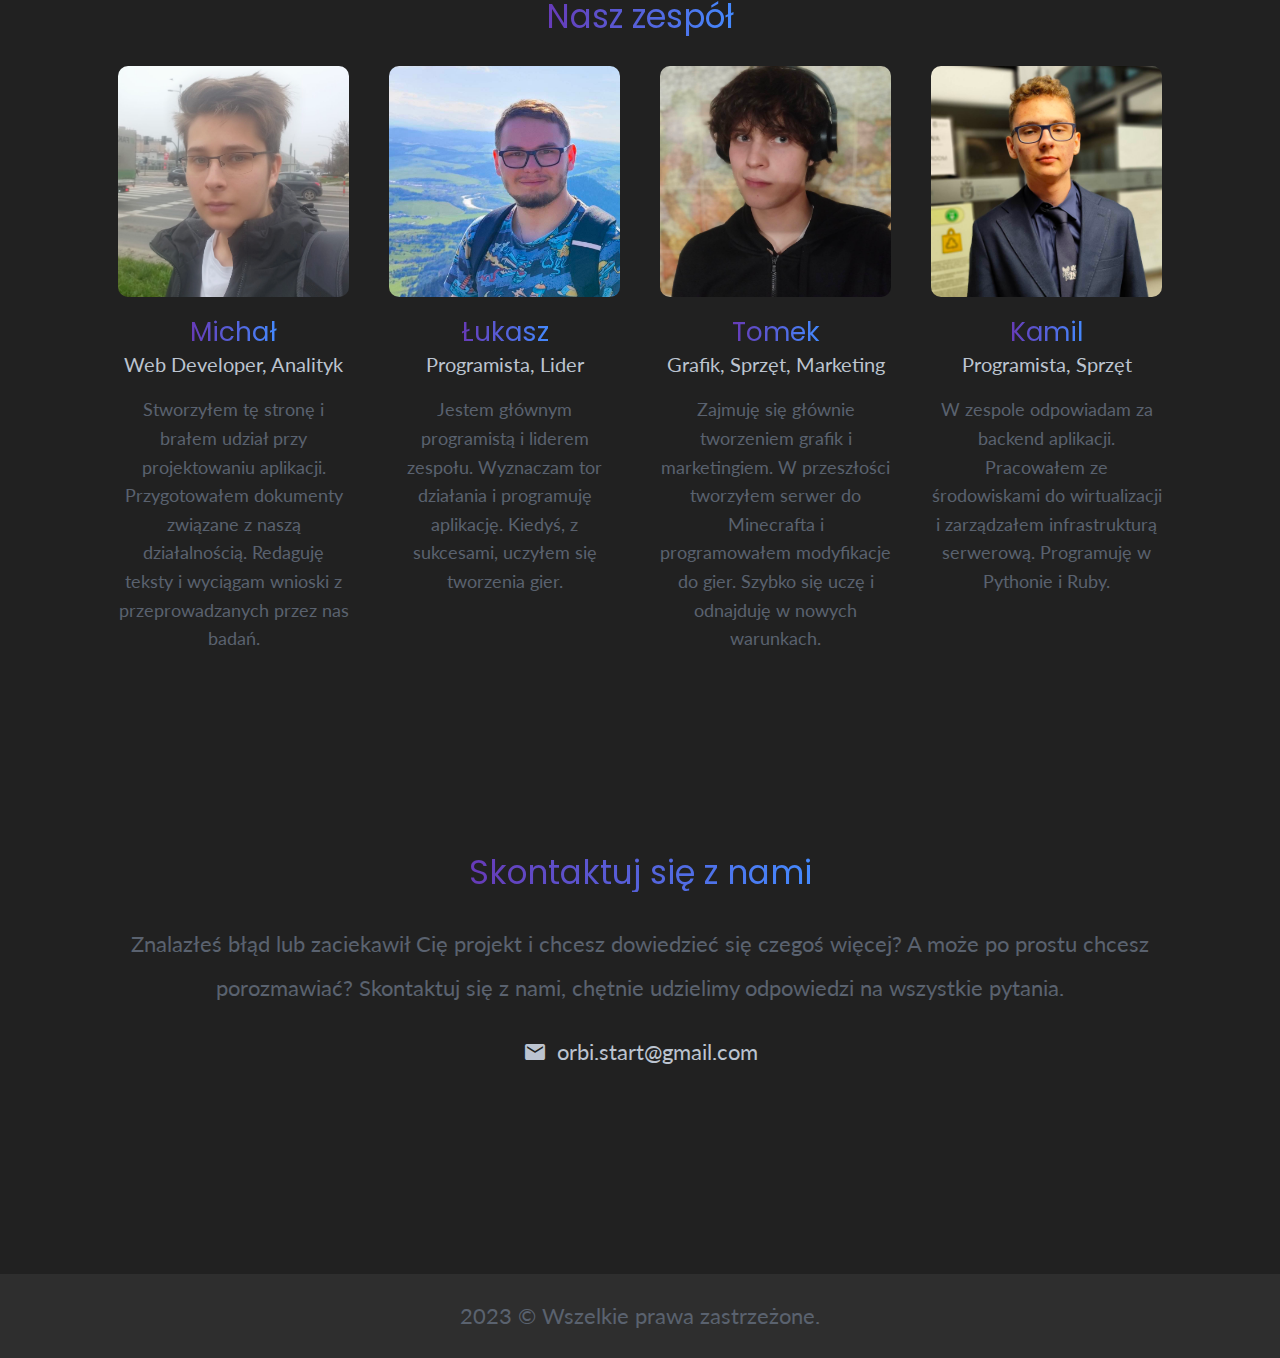
==== commit dc8083db: "Update index.html" ====
--- a/index.html
+++ b/index.html
@@ -90,7 +90,7 @@
           <img src="3.png" alt="" />
           <h3>Tomek</h3>
           <p class="role">Grafik, Sprzęt, Marketing</p>
-          <p class="desc">Zajmuję się głównie tworzeniem grafik i marketingiem. W przeszłości tworzyłem serwer do Minecrafta i programowałem modyfikacje do gier. Szybko się uczę i odnajduję w nowych warunkach. Znam wielu ludzi.</p>
+          <p class="desc">Zajmuję się głównie tworzeniem grafik i marketingiem. W przeszłości tworzyłem serwer do Minecrafta i programowałem modyfikacje do gier. Szybko się uczę i odnajduję w nowych warunkach.</p>
         </div>
 
         <div class="card">
